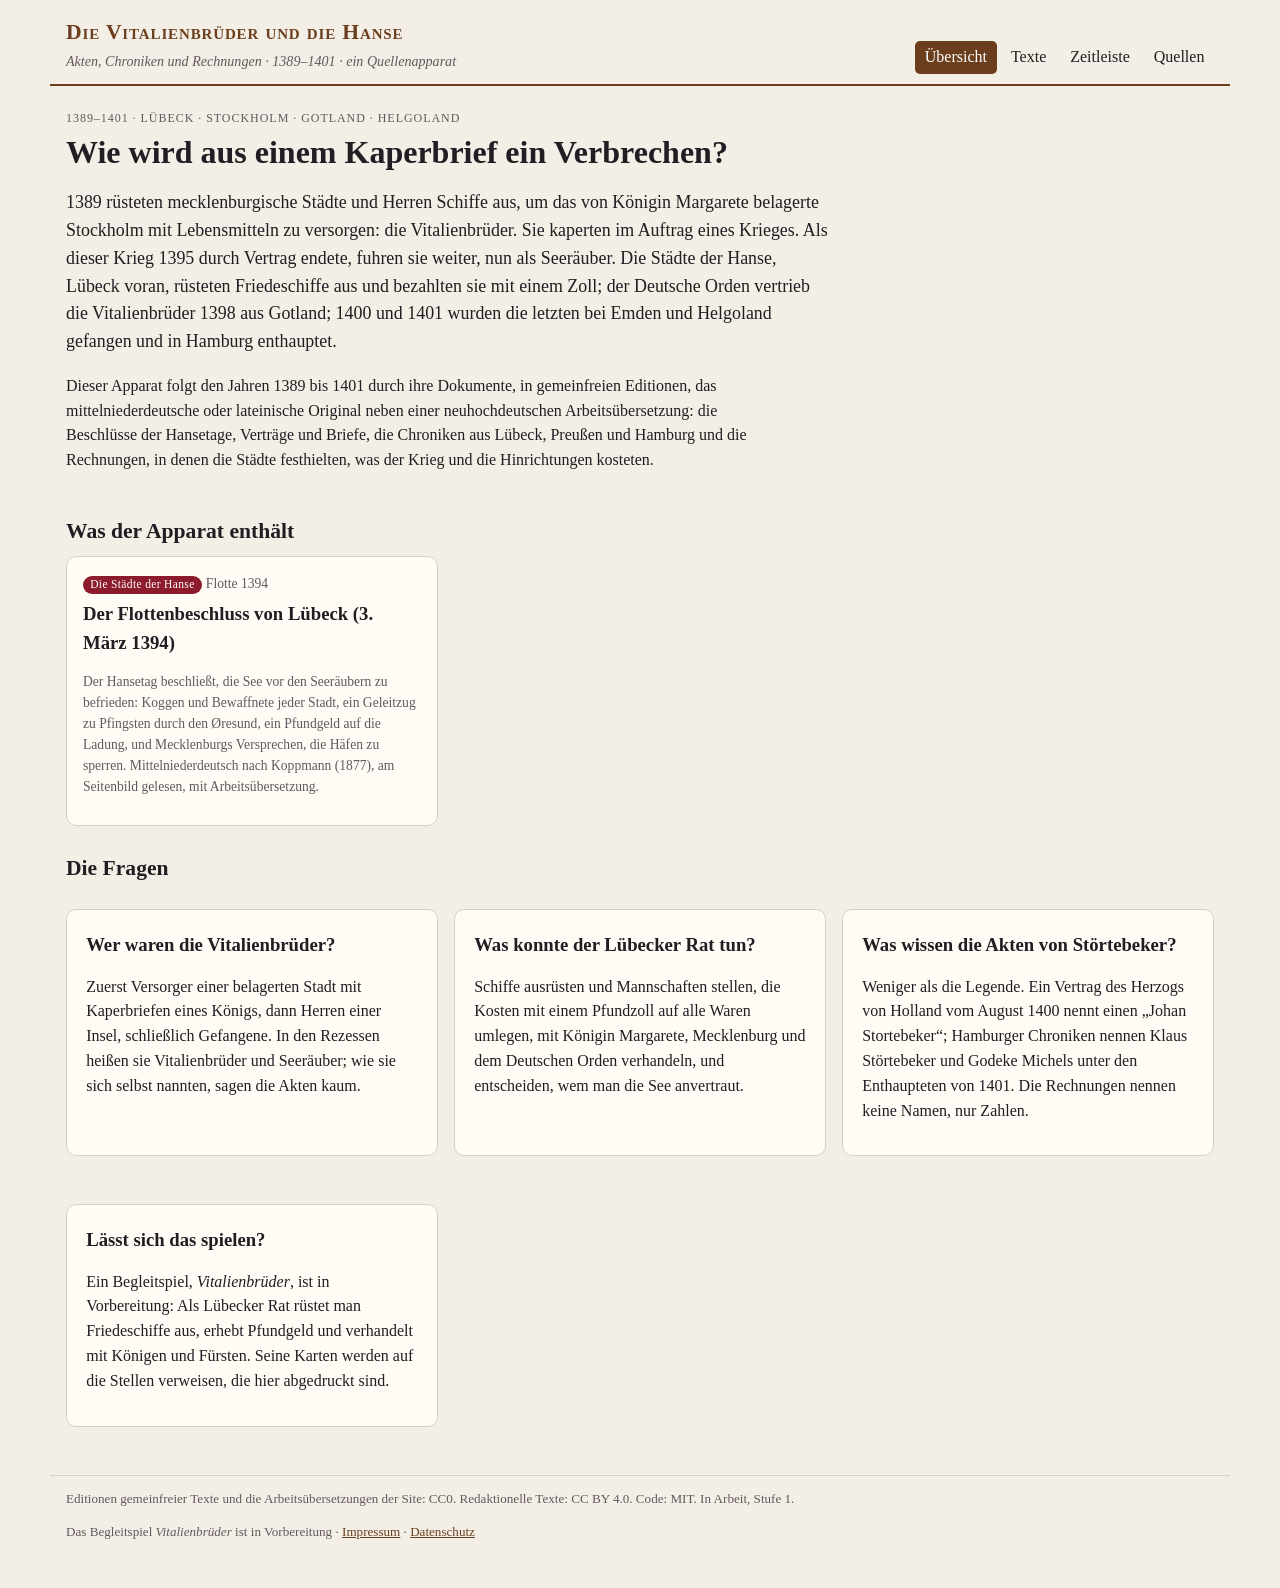
==== index.html @ 97132b77 "Gerüst (deutsch) und Modul 1: der Lübecker Flottenbeschluss vom 3. März 1394 (Hanserecesse I.4, Nr. " ====
<!doctype html>
<html lang="de">
<head>
<meta charset="utf-8">
<meta name="viewport" content="width=device-width, initial-scale=1">
<title>Die Vitalienbrüder und die Hanse</title>
<meta name="description" content="Ein Quellenapparat zu den Vitalienbrüdern und der Hanse, 1389–1401: Hansetage, Verträge, Chroniken und Rechnungen in gemeinfreien Editionen, das Original neben einer neuhochdeutschen Übersetzung.">
<meta property="og:type" content="website">
<meta property="og:url" content="https://die-vitalienbrueder-und-die-hanse.netlify.app/">
<meta property="og:title" content="Die Vitalienbrüder und die Hanse">
<meta property="og:description" content="Wie wird aus einem Kaperbrief ein Verbrechen? Die Vitalienbrüder und die Hanse, 1389–1401, in ihren Akten, Chroniken und Rechnungen.">
<link rel="stylesheet" href="style.css">
</head>
<body>
<header class="top">
  <a class="brand" href="#/">
    <strong>Die Vitalienbrüder und die Hanse</strong>
    <em>Akten, Chroniken und Rechnungen · 1389–1401 · ein Quellenapparat</em>
  </a>
  <nav>
    <a href="#/">Übersicht</a>
    <a href="#/texts">Texte</a>
    <a href="#/compare" id="navCompare" hidden>Vergleich</a>
    <a href="#/timeline">Zeitleiste</a>
    <a href="#/plates" id="navPlates" hidden>Tafeln</a>
    <a href="#/sources">Quellen</a>
  </nav>
</header>
<main id="view" aria-live="polite"></main>
<footer>
  <p>Editionen gemeinfreier Texte und die Arbeitsübersetzungen der Site: CC0. Redaktionelle Texte: CC BY 4.0. Code: MIT. In Arbeit, Stufe 1.</p>
  <p>Das Begleitspiel <em>Vitalienbrüder</em> ist in Vorbereitung · <a href="legal.html#notice">Impressum</a> · <a href="legal.html#privacy">Datenschutz</a></p>
</footer>
<script src="app.js"></script>
</body>
</html>
---- style.css ----
:root{
  --paper:#f4efe6; --panel:#fffcf6; --ink:#231c22; --ink2:#62585f; --line:#dacfc0;
  --red:#6b3f1d; --gold:#8a6d2f; --sea:#2f5d62;
  --hanse:#8c1c2b; --vitalien:#2f4f7a; --kronen:#5e4a7d; --orden:#3f5a2a; --rezeption:#7a7064;
  --serif:"Iowan Old Style","Palatino Linotype",Palatino,"Book Antiqua",Georgia,serif;
}
*{box-sizing:border-box}
body{margin:0; background:var(--paper); color:var(--ink); font-family:var(--serif); line-height:1.55}
a{color:var(--red)}
.top{display:flex; justify-content:space-between; align-items:flex-end; flex-wrap:wrap; gap:.6rem 1.5rem;
  max-width:1180px; margin:0 auto; padding:1rem 16px .6rem; border-bottom:2px solid var(--red)}
.brand{text-decoration:none; color:inherit}
.brand strong{display:block; font-size:1.35rem; color:var(--red); font-variant:small-caps; letter-spacing:.04em}
.brand em{font-size:.88rem; color:var(--ink2)}
.top nav{display:flex; gap:.3rem; flex-wrap:wrap}
.top nav a{text-decoration:none; color:var(--ink); padding:.25rem .6rem; border-radius:5px}
.top nav a.on{background:var(--red); color:#fff}
main{max-width:1180px; margin:0 auto; padding:1.2rem 16px 2rem}
footer{max-width:1180px; margin:0 auto; padding:0 16px 2rem; font-size:.82rem; color:var(--ink2); border-top:1px solid var(--line)}
h1{font-size:2rem; margin:.2rem 0 .6rem; line-height:1.2}
h2{font-size:1.35rem; margin:1.6rem 0 .5rem}
h3{margin:.2rem 0 .3rem}
.lede{font-size:1.12rem; max-width:48rem}
.fine{font-size:.85rem; color:var(--ink2)}
.tag{font-size:.75rem; letter-spacing:.08em; text-transform:uppercase; color:var(--ink2)}
.panel{background:var(--panel); border:1px solid var(--line); border-radius:10px; padding:1rem 1.2rem; margin:1rem 0}
.readable{max-width:44rem}
.grid{display:grid; gap:1rem}
.g2{grid-template-columns:repeat(auto-fill,minmax(300px,1fr))}
.g4{grid-template-columns:repeat(auto-fill,minmax(210px,1fr))}
.card{background:var(--panel); border:1px solid var(--line); border-radius:10px; padding:.9rem 1rem; text-decoration:none; color:inherit; display:block}
a.card:hover{border-color:var(--red)}
.card.planned{opacity:.72; border-style:dashed}
.side{display:inline-block; font-size:.72rem; padding:0 .45rem; border-radius:99px; color:#fff; letter-spacing:.03em}
.side.hanse{background:var(--hanse)} .side.vitalien{background:var(--vitalien)} .side.kronen{background:var(--kronen)}
.side.orden{background:var(--orden)} .side.rezeption{background:var(--rezeption)}
.hero{display:grid; grid-template-columns:minmax(0,1.5fr) minmax(0,1fr); gap:1.5rem; align-items:start}
.hero.one{grid-template-columns:1fr}
.hero img{width:100%; border-radius:8px; border:1px solid var(--line)}
figure{margin:0}
figcaption{font-size:.85rem; color:var(--ink2); margin-top:.4rem}
.quote{border-left:3px solid var(--red); padding:.2rem 0 .2rem 1rem; margin:1rem 0; font-style:italic}
/* reader */
.toc{display:flex; flex-wrap:wrap; gap:.4rem; margin:.6rem 0 1rem}
.toc a{border:1px solid var(--line); border-radius:6px; padding:.2rem .6rem; text-decoration:none; color:var(--ink); background:var(--panel); font-size:.9rem}
.toc a.on{border-color:var(--red); background:var(--red); color:#fff}
.langbar{display:flex; gap:.3rem; margin:.4rem 0 1rem}
.langbar button{font:inherit; font-size:.85rem; background:var(--panel); border:1px solid var(--line); border-radius:6px; padding:.2rem .7rem; cursor:pointer}
.langbar button.on{background:var(--ink); color:var(--paper); border-color:var(--ink)}
.unit{display:grid; grid-template-columns:4.6rem minmax(0,1fr); gap:.3rem .8rem; padding:.55rem 0; border-bottom:1px dotted var(--line)}
.unit .num{font-size:.78rem; color:var(--ink2); text-align:right; padding-top:.2rem}
.unit .num a{color:inherit; text-decoration:none}
.unit .pg{display:block; font-size:.7rem; line-height:1.25; margin-top:.3rem; color:var(--ink2); opacity:.85}
.unit.hl{background:#efdfe6}
.unit .cols{display:grid; grid-template-columns:1fr 1fr; gap:1.2rem}
.unit .cols.one{grid-template-columns:1fr}
.unit .orig{color:var(--ink2)}
.unit .orig[lang=grc]{font-family:"Gentium Plus","Gentium Book Plus","Palatino Linotype","GFS Didot","Times New Roman",serif; color:var(--ink); font-size:1.02em; line-height:1.6}
.unit.label .text{font-variant:small-caps; letter-spacing:.03em; font-weight:600; color:var(--red)}
.unit h4{margin:0 0 .3rem; font-size:.95rem; color:var(--red)}
.unit .text,.unit .orig{white-space:pre-line}
.unit .orig[dir=rtl]{font-family:"Traditional Arabic","Sakkal Majalla","Noto Naskh Arabic","Geeza Pro",serif; font-size:1.3em; line-height:1.9; color:var(--ink)}
.unit .translit{margin-top:.5rem; font-size:.88em; font-style:italic; color:var(--ink2)}
.note{grid-column:2; font-size:.84rem; color:var(--ink2); border-left:2px solid var(--gold); padding-left:.6rem}
.hinweis{font-size:.9rem}
/* timeline */
.tl{position:relative; margin:1rem 0 0 .6rem; padding-left:1.4rem; border-left:2px solid var(--line)}
.st{position:relative; margin:0 0 1.2rem; display:grid; grid-template-columns:minmax(0,1fr) 140px; gap:1rem; align-items:start}
.st::before{content:""; position:absolute; left:-1.95rem; top:.35rem; width:12px; height:12px; border-radius:50%; background:var(--c,var(--ink)); border:2px solid var(--paper)}
.st .d{font-size:.82rem; color:var(--ink2)}
.st img{width:140px; border-radius:6px; border:1px solid var(--line)}
.st p{margin:.2rem 0}
.legend{display:flex; flex-wrap:wrap; gap:.4rem}
/* plates */
.plate img{width:100%; border-radius:6px; border:1px solid var(--line); background:#fff}
.lightbox{position:fixed; inset:0; background:rgba(20,16,12,.85); display:flex; align-items:center; justify-content:center; padding:16px; z-index:10}
.lightbox img{max-width:100%; max-height:86vh; border-radius:6px}
.lightbox .cap{color:#f5efe2; max-width:44rem; font-size:.9rem; margin-top:.6rem}
.lightbox figure{text-align:center}
/* compare */
.cmp{display:grid; gap:1rem; margin-top:1rem}
.cmp.n2{grid-template-columns:1fr 1fr}
.cmp.n3{grid-template-columns:repeat(3,minmax(0,1fr))}
.cmp.n4{grid-template-columns:1fr 1fr}
.voice{background:var(--panel); border:1px solid var(--line); border-radius:10px; padding:.8rem 1rem}
.vhead{border-bottom:1px solid var(--line); padding-bottom:.5rem; margin-bottom:.5rem}
.vunit{margin:.7rem 0}
.vunit .text{white-space:pre-line}
@media (max-width:760px){
  .cmp.n2,.cmp.n3,.cmp.n4{grid-template-columns:1fr}
  .hero{grid-template-columns:1fr}
  .unit .cols{grid-template-columns:1fr}
  .st{grid-template-columns:1fr}
  .st img{width:110px}
  h1{font-size:1.6rem}
}
@media (prefers-color-scheme: dark){
  :root:not([data-theme="light"]){--paper:#1c171b; --panel:#262026; --ink:#ece4ea; --ink2:#b3a8b0; --line:#43383f; --red:#d9a77c}
  :root:not([data-theme="light"]) .unit.hl{background:#3a2a35}
  :root:not([data-theme="light"]) .top nav a.on, :root:not([data-theme="light"]) .toc a.on{color:#1c171b}
}
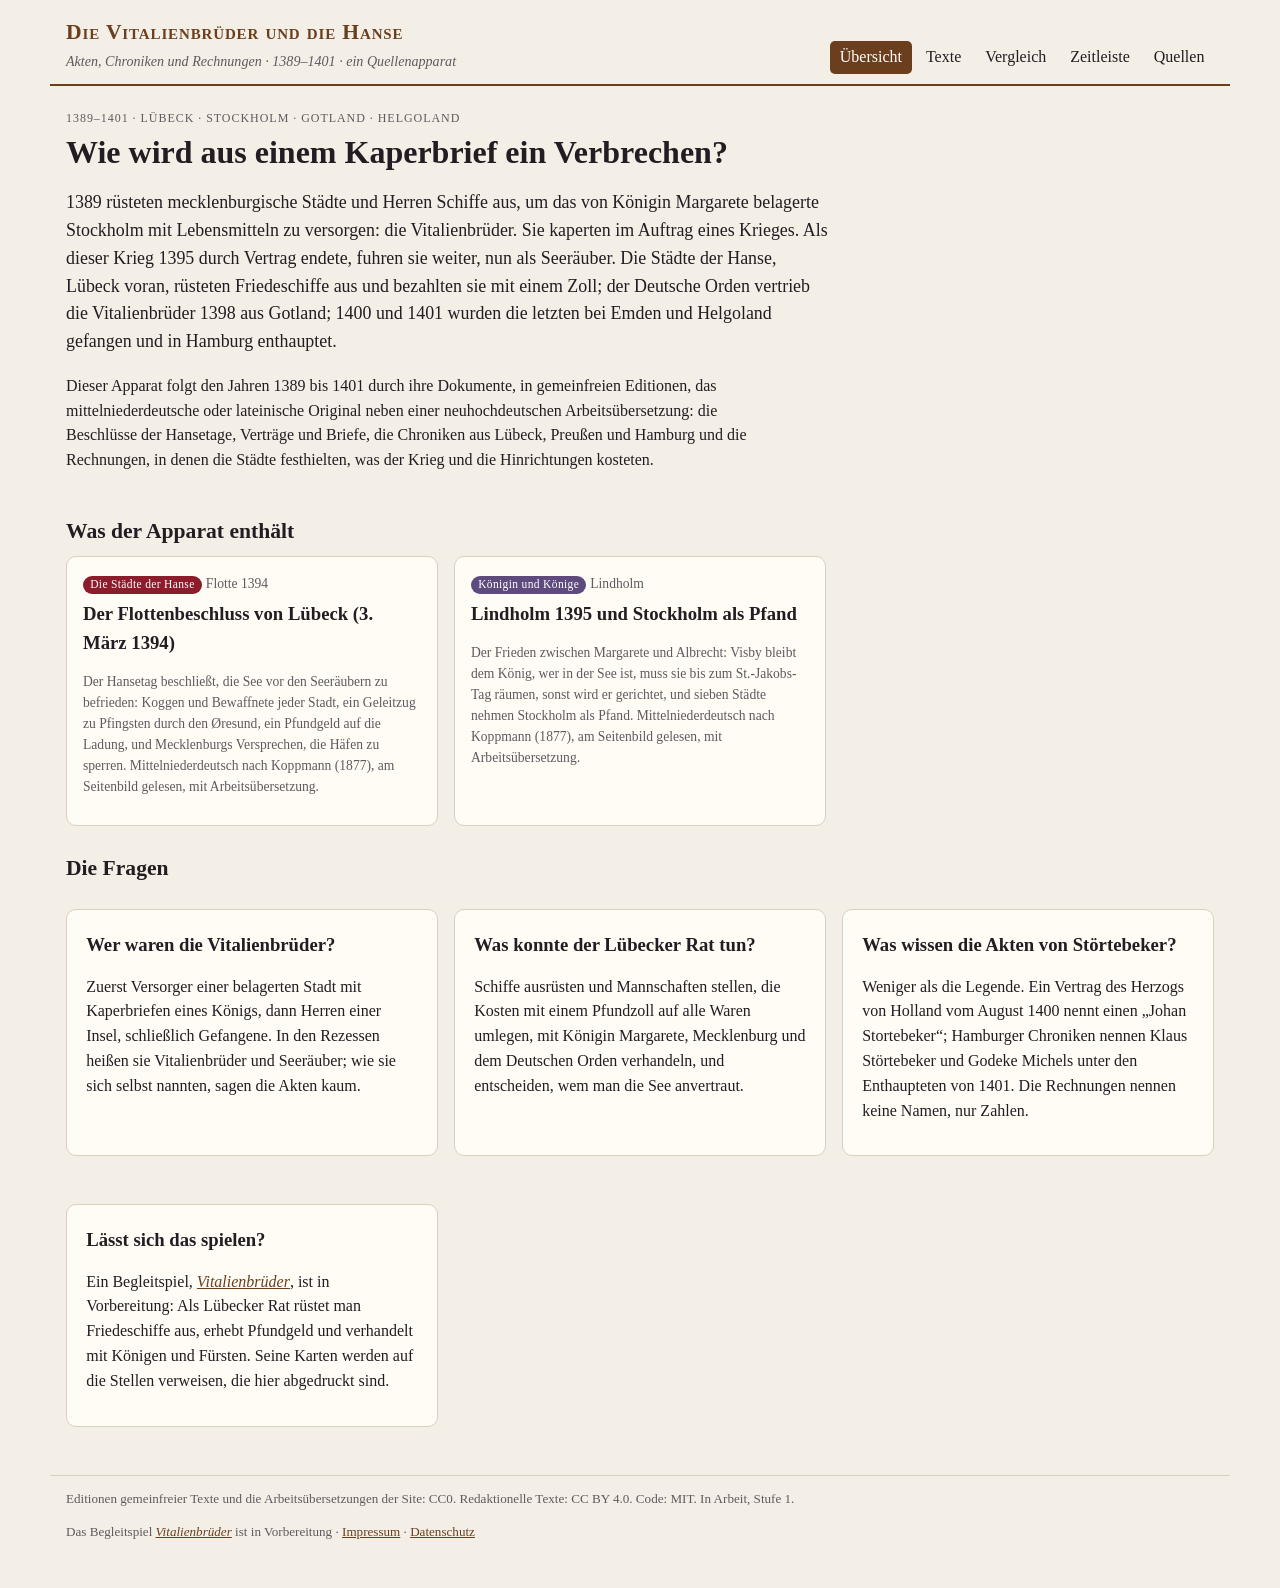
==== commit 4029caf2: "Modul 2: Lindholm 1395 und Stockholm als Pfand (Hanserecesse I.4, Nr. 261, 264); erstes Vergleichspa" ====
--- a/index.html
+++ b/index.html
@@ -29,7 +29,7 @@
 <main id="view" aria-live="polite"></main>
 <footer>
   <p>Editionen gemeinfreier Texte und die Arbeitsübersetzungen der Site: CC0. Redaktionelle Texte: CC BY 4.0. Code: MIT. In Arbeit, Stufe 1.</p>
-  <p>Das Begleitspiel <em>Vitalienbrüder</em> ist in Vorbereitung · <a href="legal.html#notice">Impressum</a> · <a href="legal.html#privacy">Datenschutz</a></p>
+  <p>Das Begleitspiel <a href="https://vitalienbrueder.netlify.app/"><em>Vitalienbrüder</em></a> ist in Vorbereitung · <a href="legal.html#notice">Impressum</a> · <a href="legal.html#privacy">Datenschutz</a></p>
 </footer>
 <script src="app.js"></script>
 </body>
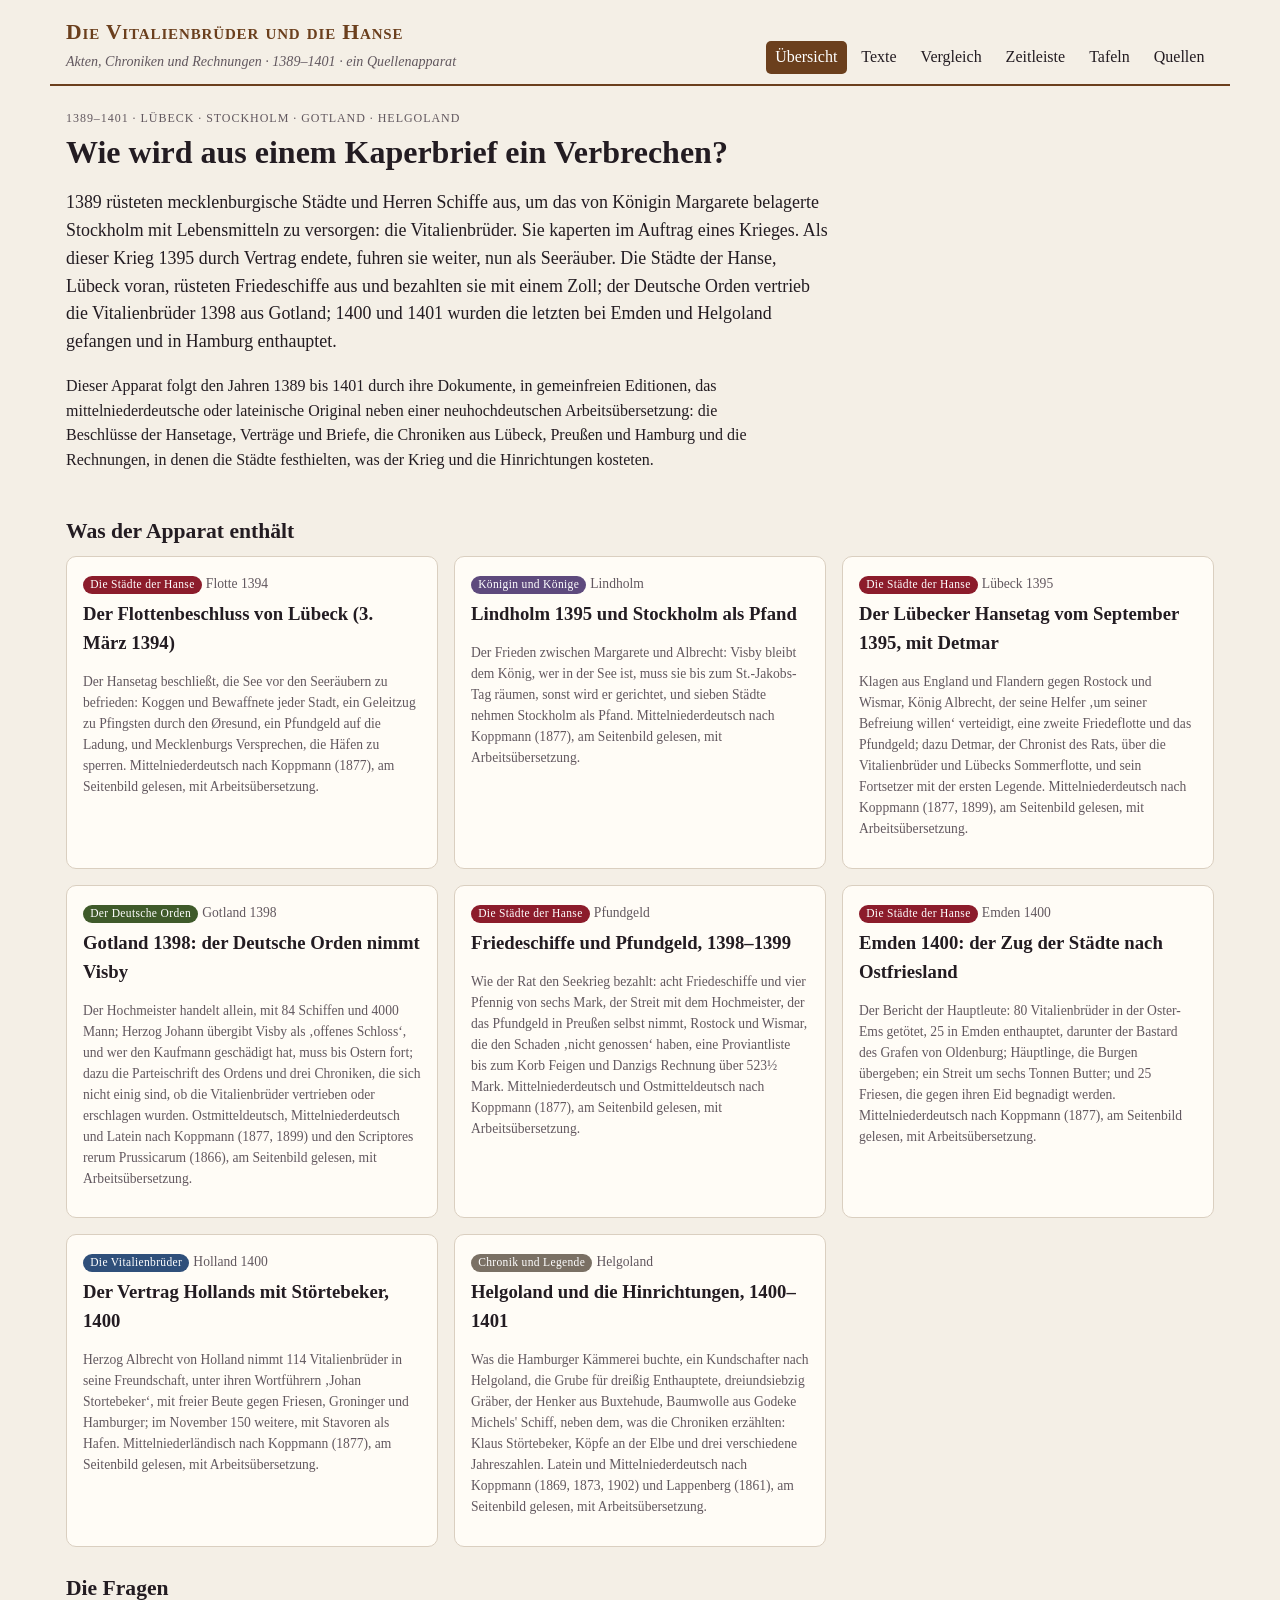
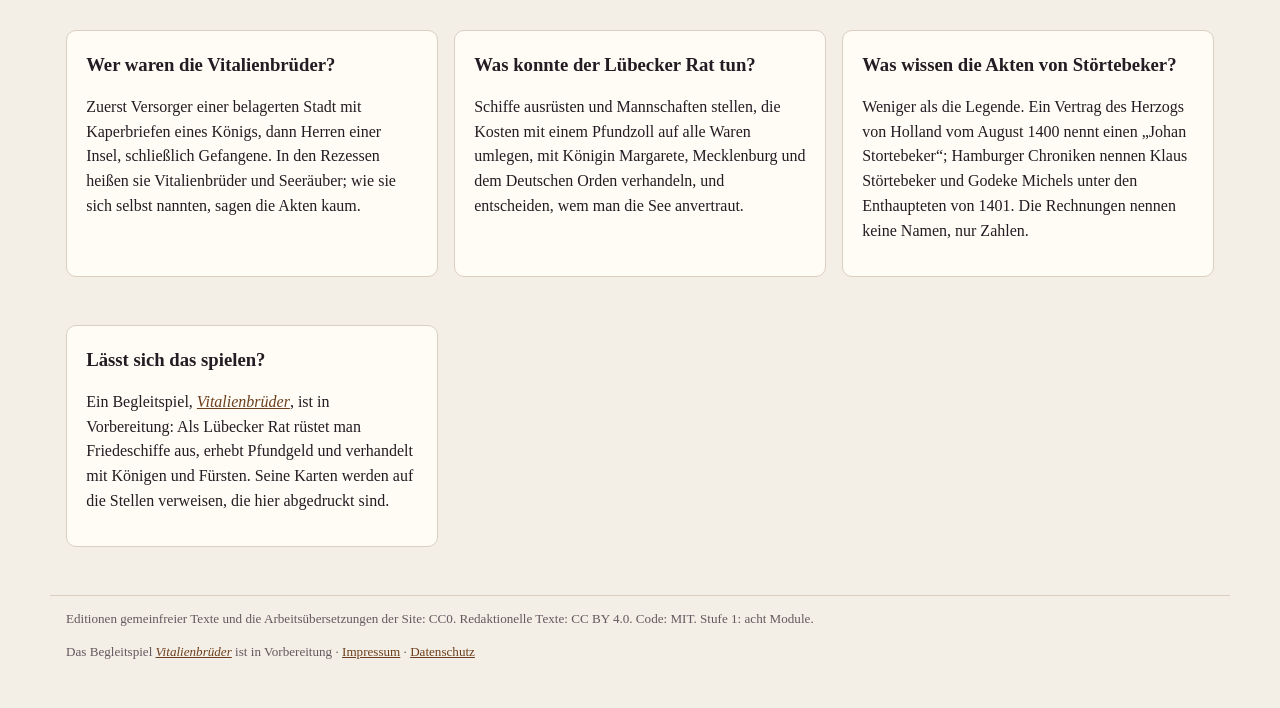
==== commit 51157357: "Modul 8: Helgoland und die Hinrichtungen; Stufe 1 mit acht Modulen - data/helgoland.json aus tools/b" ====
--- a/index.html
+++ b/index.html
@@ -28,7 +28,7 @@
 </header>
 <main id="view" aria-live="polite"></main>
 <footer>
-  <p>Editionen gemeinfreier Texte und die Arbeitsübersetzungen der Site: CC0. Redaktionelle Texte: CC BY 4.0. Code: MIT. In Arbeit, Stufe 1.</p>
+  <p>Editionen gemeinfreier Texte und die Arbeitsübersetzungen der Site: CC0. Redaktionelle Texte: CC BY 4.0. Code: MIT. Stufe 1: acht Module.</p>
   <p>Das Begleitspiel <a href="https://vitalienbrueder.netlify.app/"><em>Vitalienbrüder</em></a> ist in Vorbereitung · <a href="legal.html#notice">Impressum</a> · <a href="legal.html#privacy">Datenschutz</a></p>
 </footer>
 <script src="app.js"></script>
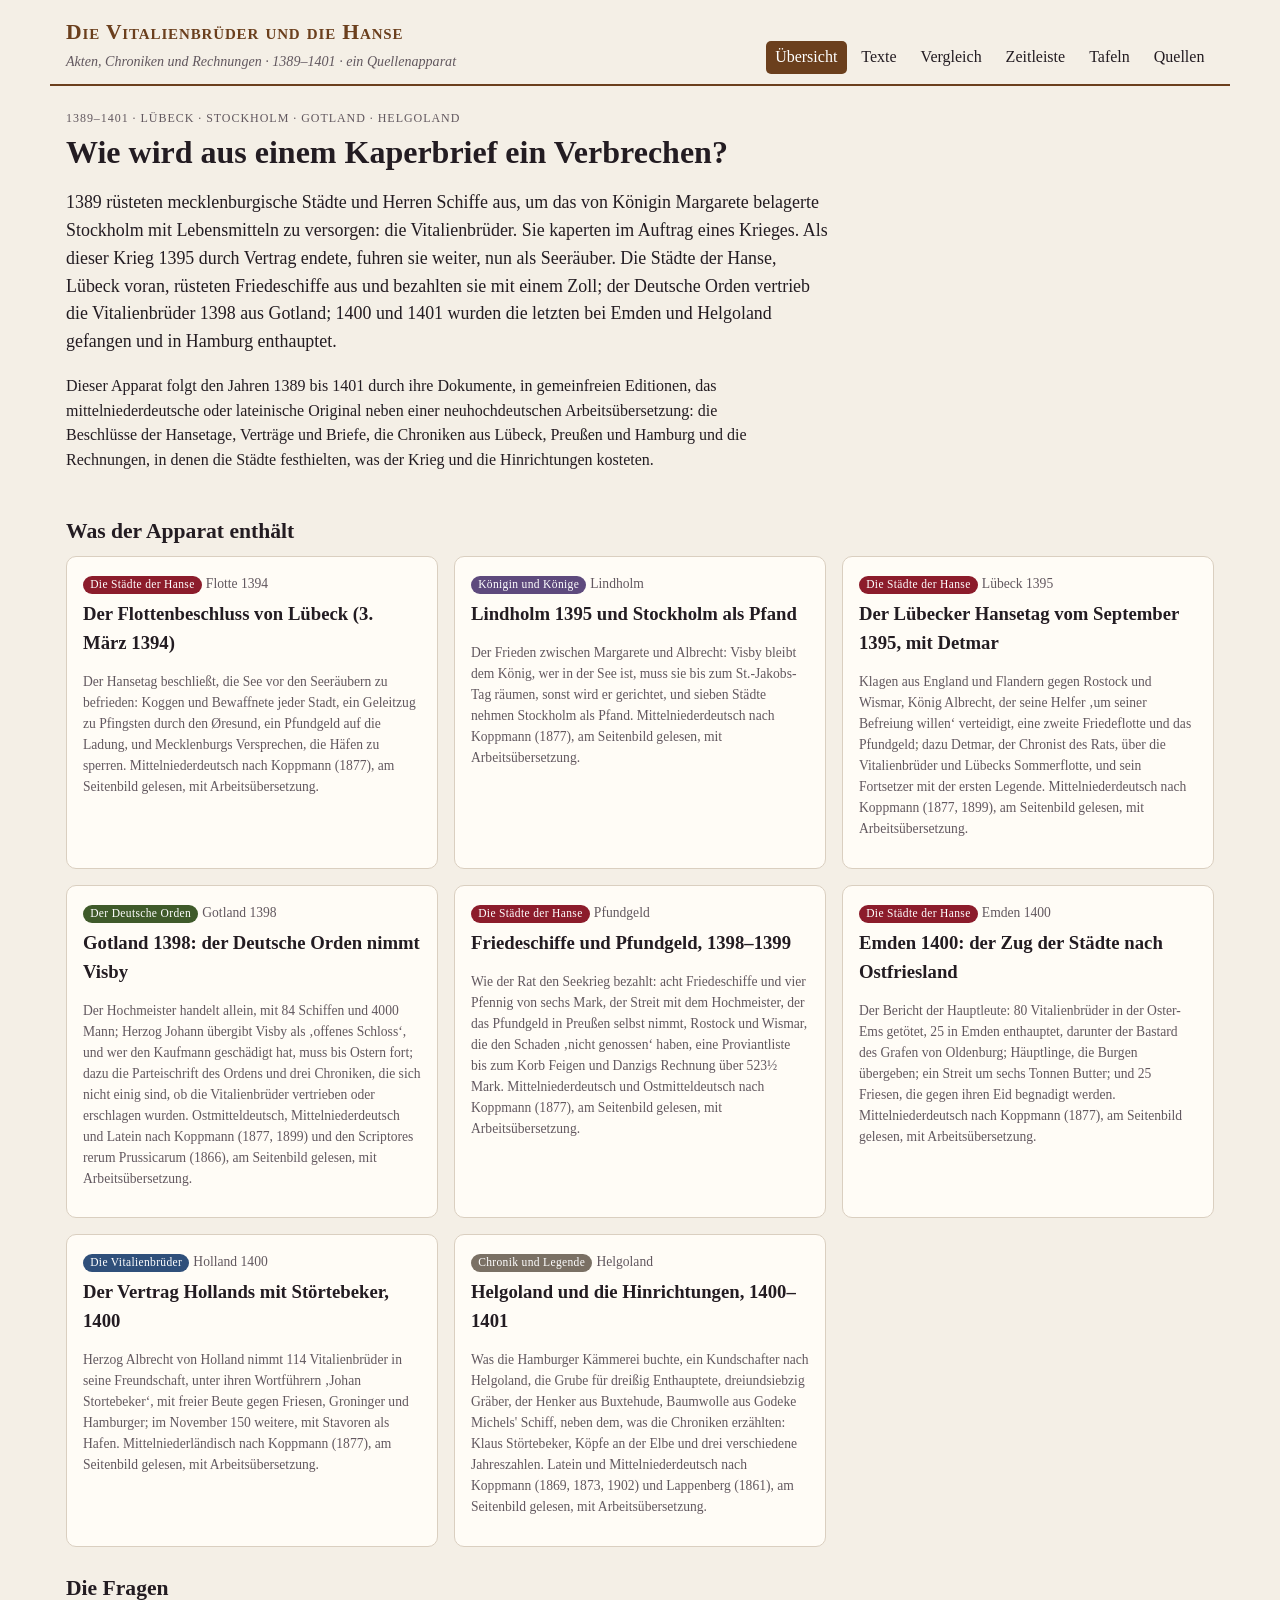
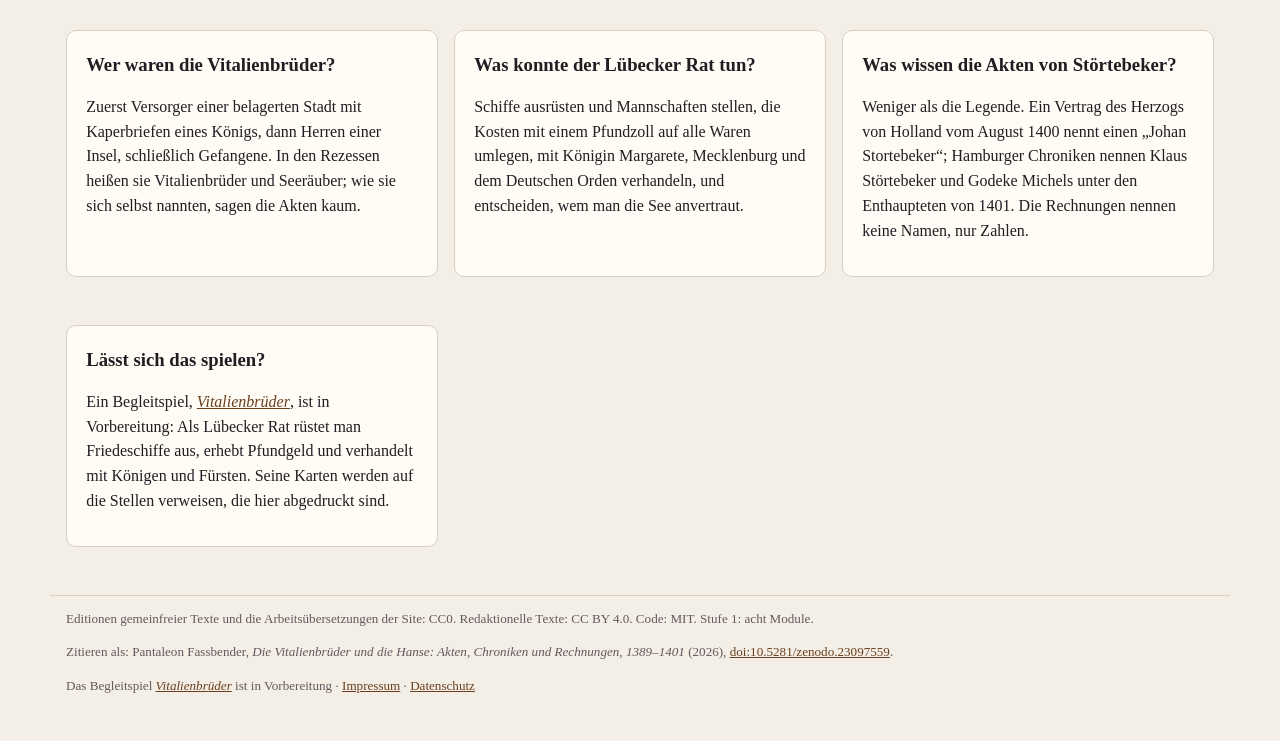
==== commit beb30964: "DOI 10.5281/zenodo.23097559 (Concept), 10.5281/zenodo.23097560 (v1.0.0) Co-Authored-By: Claude Opus " ====
--- a/index.html
+++ b/index.html
@@ -29,6 +29,7 @@
 <main id="view" aria-live="polite"></main>
 <footer>
   <p>Editionen gemeinfreier Texte und die Arbeitsübersetzungen der Site: CC0. Redaktionelle Texte: CC BY 4.0. Code: MIT. Stufe 1: acht Module.</p>
+  <p>Zitieren als: Pantaleon Fassbender, <em>Die Vitalienbrüder und die Hanse: Akten, Chroniken und Rechnungen, 1389–1401</em> (2026), <a href="https://doi.org/10.5281/zenodo.23097559">doi:10.5281/zenodo.23097559</a>.</p>
   <p>Das Begleitspiel <a href="https://vitalienbrueder.netlify.app/"><em>Vitalienbrüder</em></a> ist in Vorbereitung · <a href="legal.html#notice">Impressum</a> · <a href="legal.html#privacy">Datenschutz</a></p>
 </footer>
 <script src="app.js"></script>
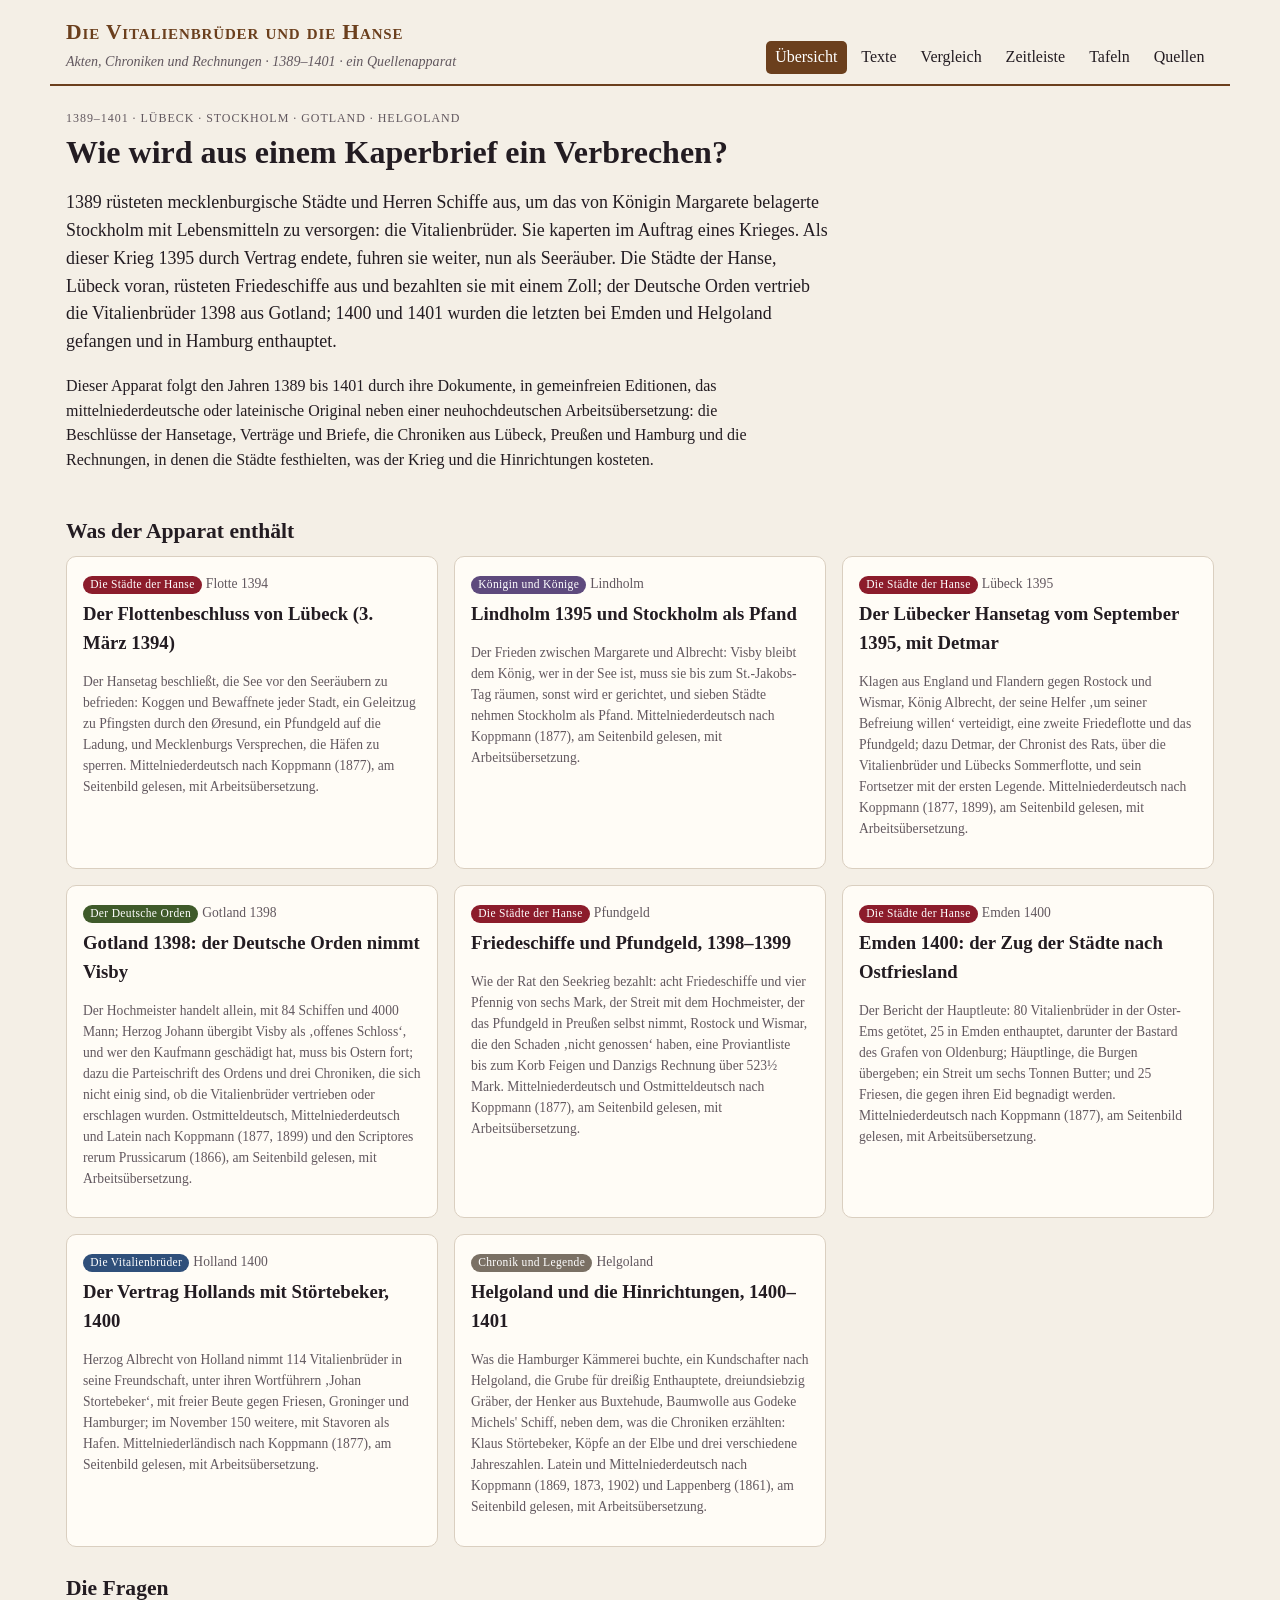
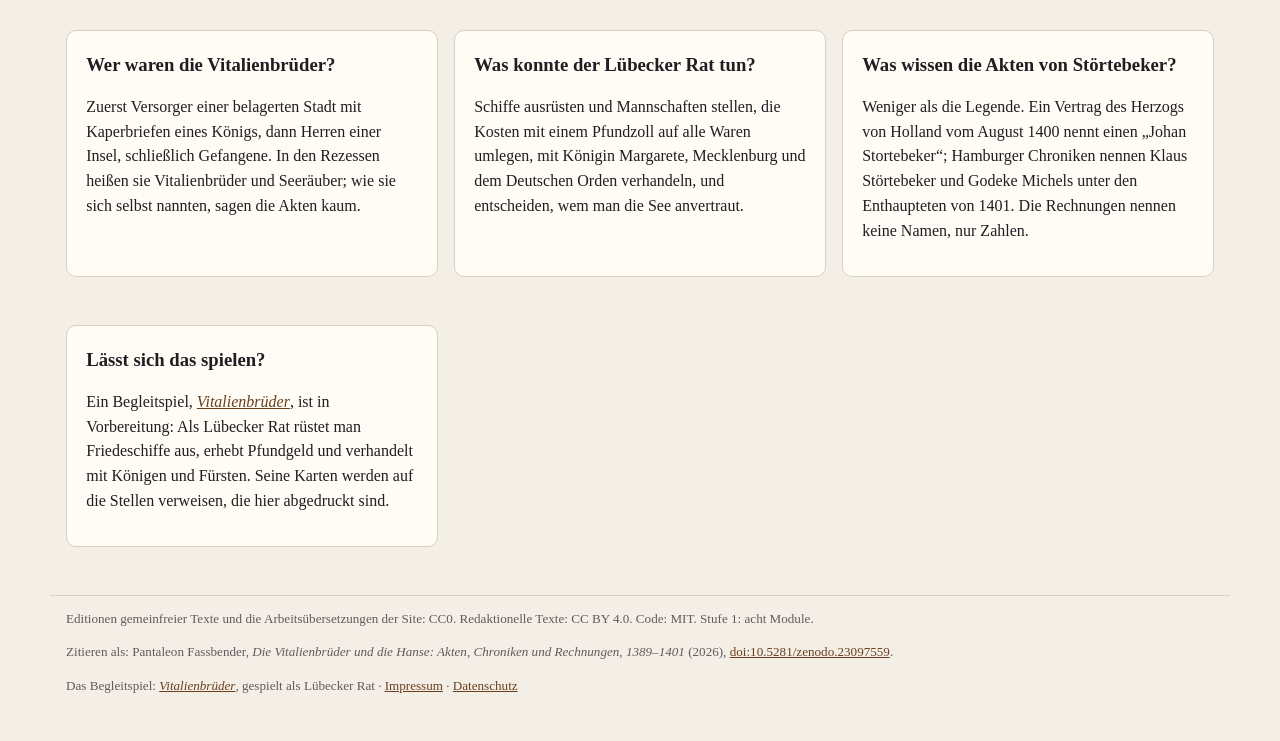
==== commit 1eb3aeeb: "Fußzeile: Begleitspiel spielbar Co-Authored-By: Claude Opus 5.5 <noreply@anthropic.com>" ====
--- a/index.html
+++ b/index.html
@@ -30,7 +30,7 @@
 <footer>
   <p>Editionen gemeinfreier Texte und die Arbeitsübersetzungen der Site: CC0. Redaktionelle Texte: CC BY 4.0. Code: MIT. Stufe 1: acht Module.</p>
   <p>Zitieren als: Pantaleon Fassbender, <em>Die Vitalienbrüder und die Hanse: Akten, Chroniken und Rechnungen, 1389–1401</em> (2026), <a href="https://doi.org/10.5281/zenodo.23097559">doi:10.5281/zenodo.23097559</a>.</p>
-  <p>Das Begleitspiel <a href="https://vitalienbrueder.netlify.app/"><em>Vitalienbrüder</em></a> ist in Vorbereitung · <a href="legal.html#notice">Impressum</a> · <a href="legal.html#privacy">Datenschutz</a></p>
+  <p>Das Begleitspiel: <a href="https://vitalienbrueder.netlify.app/"><em>Vitalienbrüder</em></a>, gespielt als Lübecker Rat · <a href="legal.html#notice">Impressum</a> · <a href="legal.html#privacy">Datenschutz</a></p>
 </footer>
 <script src="app.js"></script>
 </body>
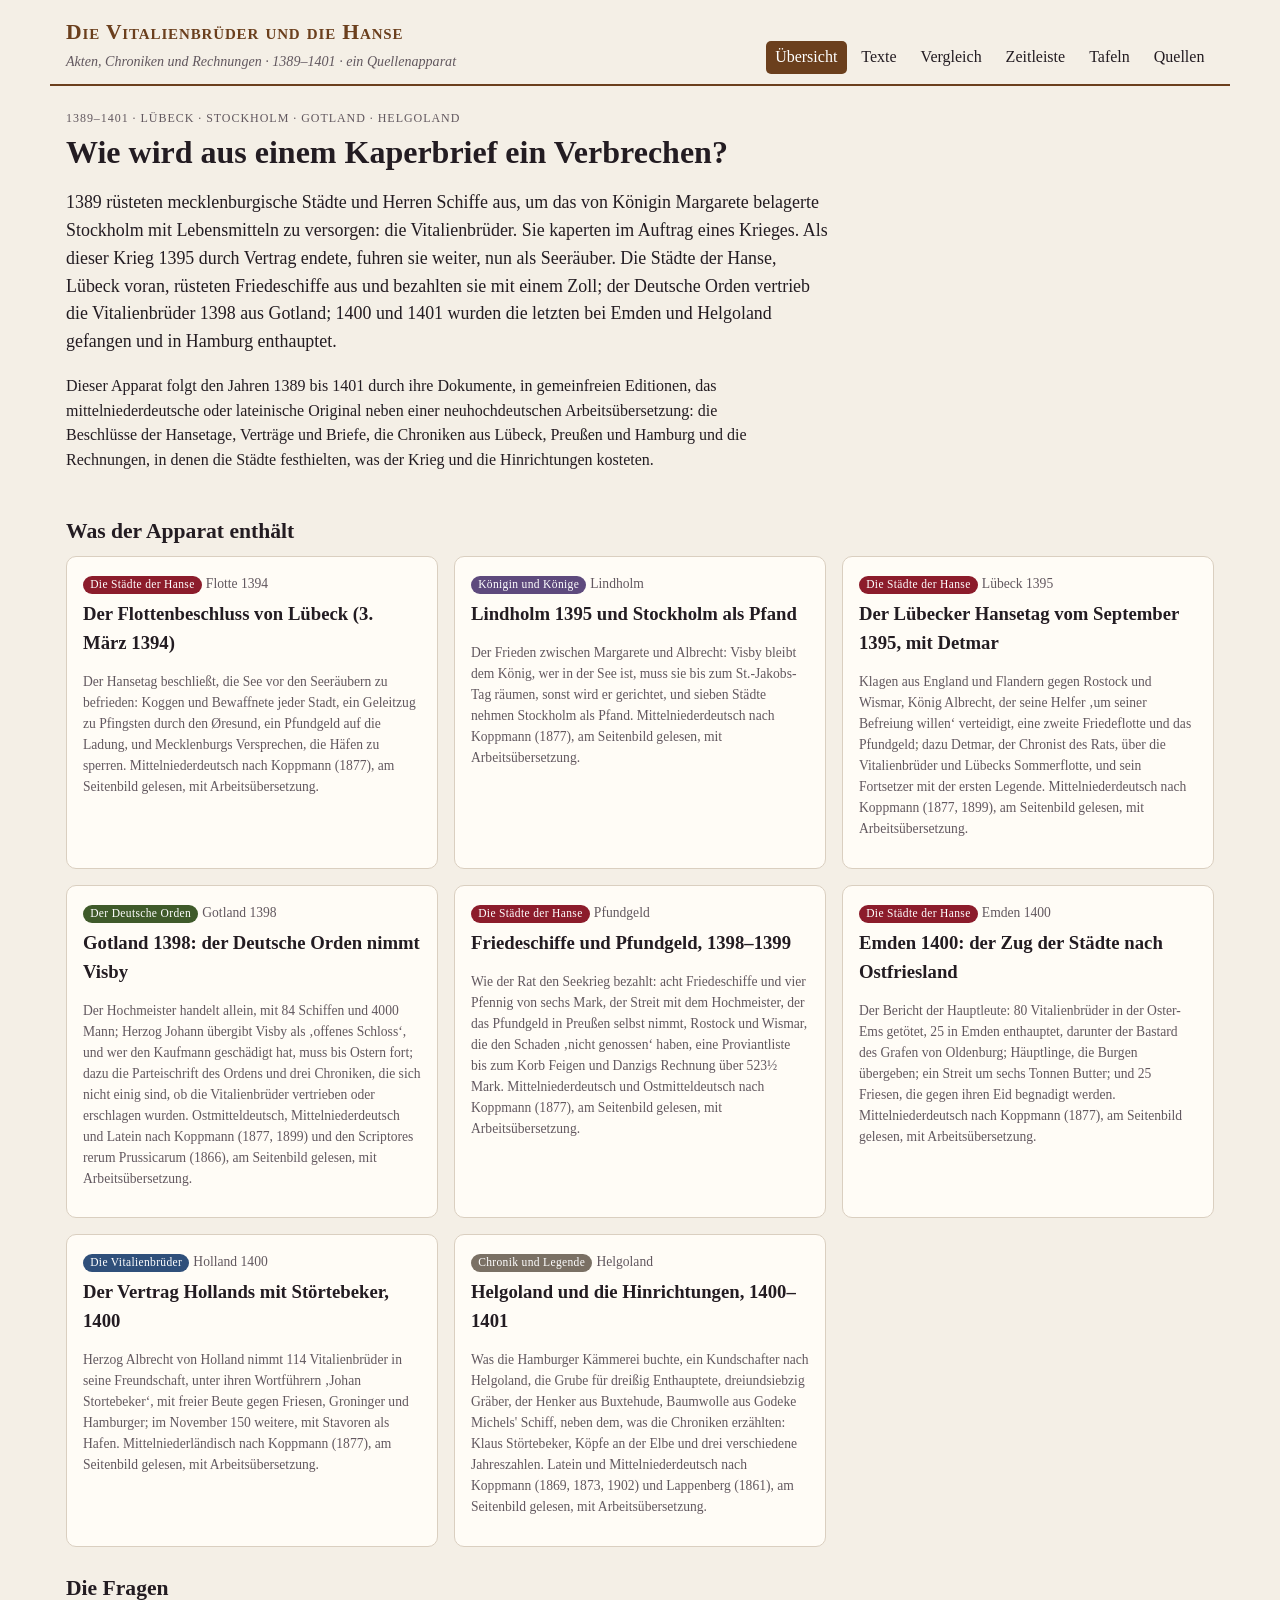
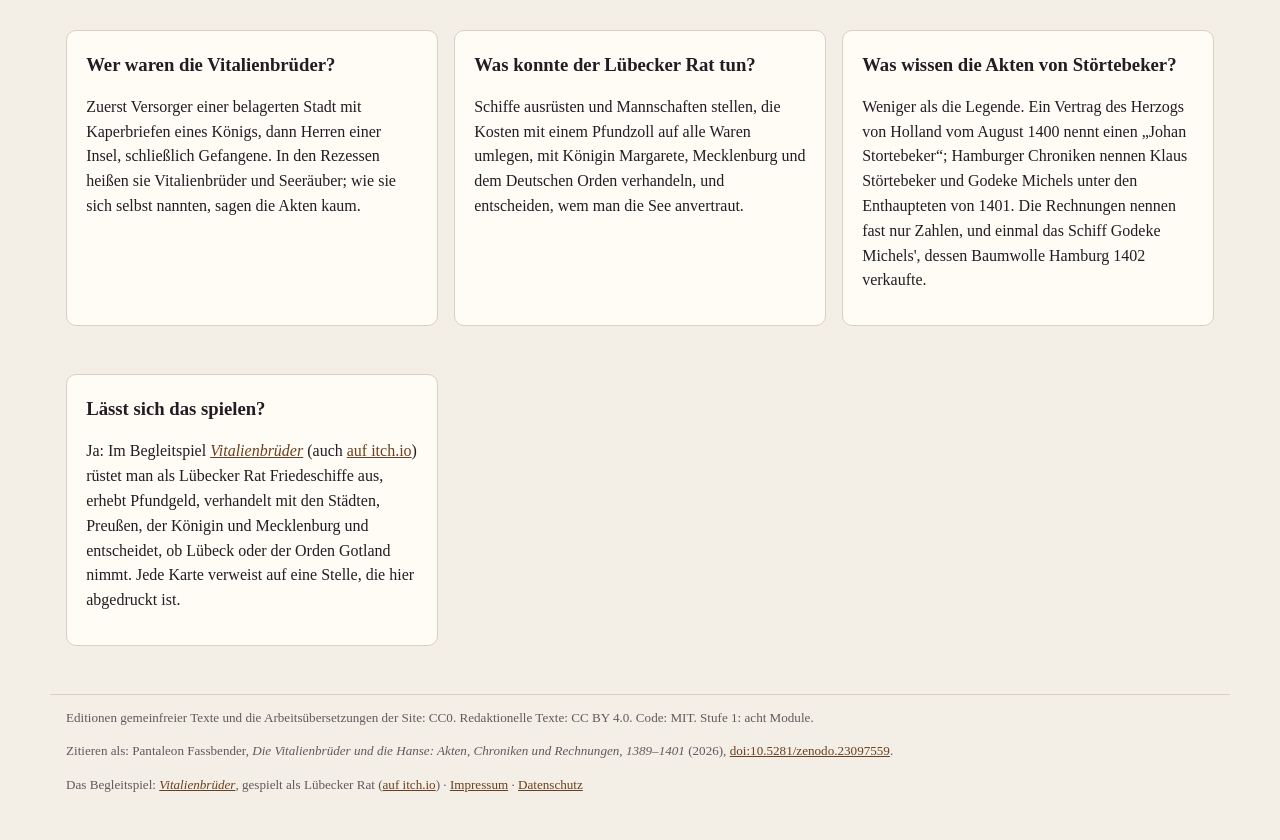
==== commit 50073564: "Begleitspiel spielbar, auf itch.io verlinkt; Übersicht: Rechnungen nennen einmal Godeke Michels' Sch" ====
--- a/index.html
+++ b/index.html
@@ -30,7 +30,7 @@
 <footer>
   <p>Editionen gemeinfreier Texte und die Arbeitsübersetzungen der Site: CC0. Redaktionelle Texte: CC BY 4.0. Code: MIT. Stufe 1: acht Module.</p>
   <p>Zitieren als: Pantaleon Fassbender, <em>Die Vitalienbrüder und die Hanse: Akten, Chroniken und Rechnungen, 1389–1401</em> (2026), <a href="https://doi.org/10.5281/zenodo.23097559">doi:10.5281/zenodo.23097559</a>.</p>
-  <p>Das Begleitspiel: <a href="https://vitalienbrueder.netlify.app/"><em>Vitalienbrüder</em></a>, gespielt als Lübecker Rat · <a href="legal.html#notice">Impressum</a> · <a href="legal.html#privacy">Datenschutz</a></p>
+  <p>Das Begleitspiel: <a href="https://vitalienbrueder.netlify.app/"><em>Vitalienbrüder</em></a>, gespielt als Lübecker Rat (<a href="https://leofassb.itch.io/vitalienbrueder">auf itch.io</a>) · <a href="legal.html#notice">Impressum</a> · <a href="legal.html#privacy">Datenschutz</a></p>
 </footer>
 <script src="app.js"></script>
 </body>
